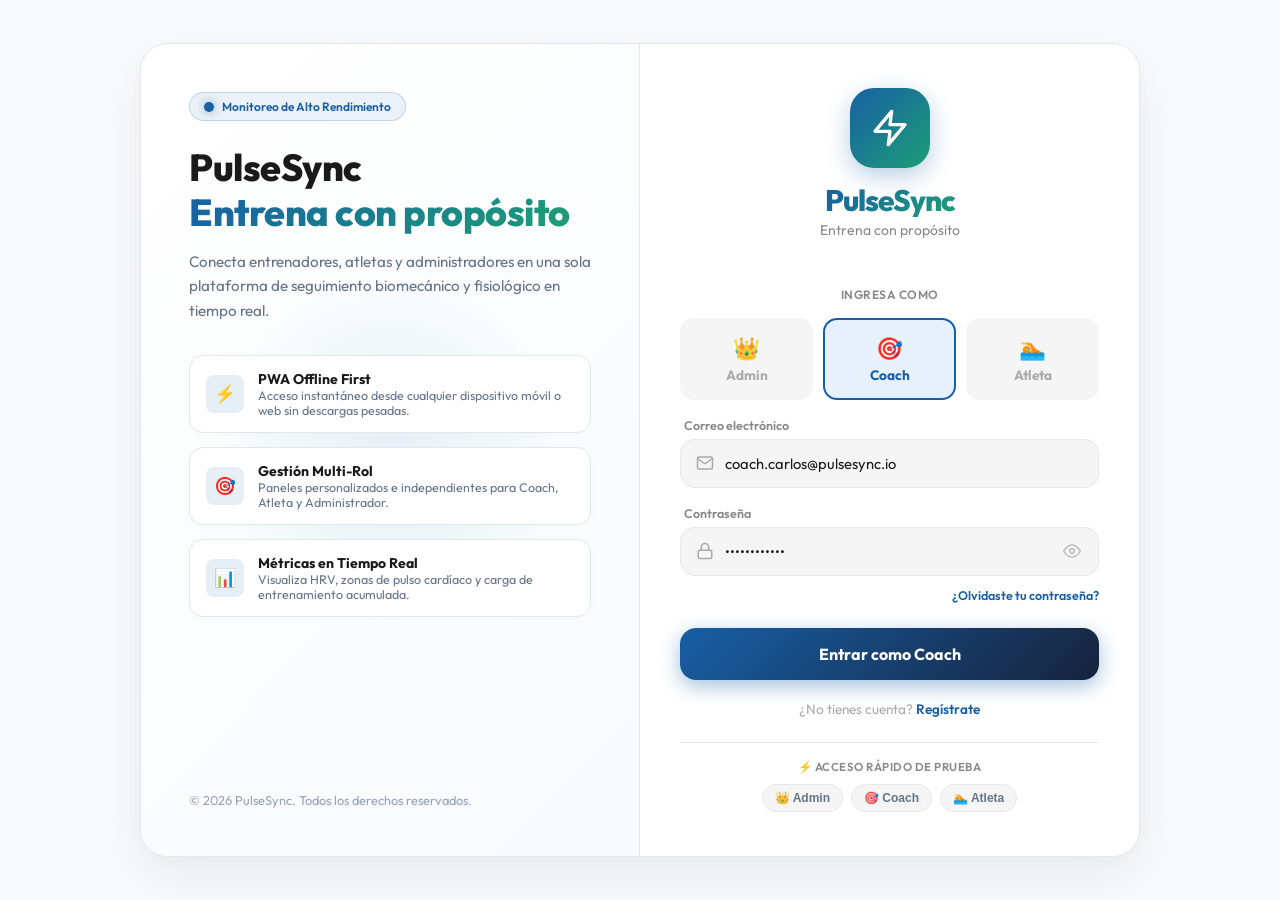
==== PulseSync.Api/wwwroot/index.html @ 10e0a182 ""feat(ui): integrar PWA estática y Pantalla de Inicio V1 en backend .NET - Crea la estructura base d" ====
<!DOCTYPE html>
<html lang="es">
<head>
  <meta charset="UTF-8">
  <meta name="viewport" content="width=device-width, initial-scale=1.0, maximum-scale=5.0">
  <meta name="description" content="PulseSync - Plataforma de Monitoreo de Rendimiento Deportivo y Salud. Entrena con propósito.">
  <meta name="theme-color" content="#185FA5">
  <meta name="mobile-web-app-capable" content="yes">
  <meta name="apple-mobile-web-app-status-bar-style" content="black-translucent">
  <meta name="apple-mobile-web-app-title" content="PulseSync">

  <title>PulseSync | Iniciar Sesión</title>

  <!-- PWA Manifest & Favicon -->
  <link rel="manifest" href="manifest.json">
  <link rel="icon" type="image/svg+xml" href="assets/icons/icon.svg">
  <link rel="apple-touch-icon" href="assets/icons/icon.svg">

  <!-- Style Sheets -->
  <link rel="stylesheet" href="css/main.css">
  <link rel="stylesheet" href="css/components.css">
  <link rel="stylesheet" href="css/login.css">
  <link rel="stylesheet" href="css/dashboard.css">
</head>
<body>

  <!-- ==========================================================================
       LOGIN VIEW SECTION (Basada en Mocks Emilio - Pantalla Inicio V1)
       ========================================================================== -->
  <section id="login-view" class="login-container">
    <main class="login-wrapper glass-panel">
      
      <!-- Desktop Left Hero Panel -->
      <aside class="login-hero">
        <div class="hero-glow-circle"></div>
        <div class="hero-content">
          <div class="hero-badge">
            <span class="pulse-dot"></span> Monitoreo de Alto Rendimiento
          </div>
          <h1 class="hero-title">PulseSync <br><span class="text-gradient">Entrena con propósito</span></h1>
          <p class="hero-description">
            Conecta entrenadores, atletas y administradores en una sola plataforma de seguimiento biomecánico y fisiológico en tiempo real.
          </p>

          <div class="hero-features">
            <article class="feature-item">
              <div class="feature-icon">⚡</div>
              <div class="feature-text">
                <h4>PWA Offline First</h4>
                <p>Acceso instantáneo desde cualquier dispositivo móvil o web sin descargas pesadas.</p>
              </div>
            </article>

            <article class="feature-item">
              <div class="feature-icon">🎯</div>
              <div class="feature-text">
                <h4>Gestión Multi-Rol</h4>
                <p>Paneles personalizados e independientes para Coach, Atleta y Administrador.</p>
              </div>
            </article>

            <article class="feature-item">
              <div class="feature-icon">📊</div>
              <div class="feature-text">
                <h4>Métricas en Tiempo Real</h4>
                <p>Visualiza HRV, zonas de pulso cardíaco y carga de entrenamiento acumulada.</p>
              </div>
            </article>
          </div>
        </div>

        <footer class="hero-footer">
          &copy; 2026 PulseSync. Todos los derechos reservados.
        </footer>
      </aside>

      <!-- Right Login Form Card -->
      <div class="login-card">
        <header class="login-header-mobile">
          <div class="brand-logo-card">
            <div class="brand-icon-box">
              <svg width="40" height="40" viewBox="0 0 24 24" fill="none" stroke="#ffffff" stroke-width="2" stroke-linecap="round" stroke-linejoin="round">
                <path d="M13 2L3 14h9l-1 8 10-12h-9l1-8z"/>
              </svg>
            </div>
            <h1 class="brand-title-heading text-gradient">PulseSync</h1>
            <p class="brand-subtitle-tag">Entrena con propósito</p>
          </div>
        </header>

        <form id="login-form" novalidate>
          
          <!-- Selector de tipo de cuenta (Mock Emilio Style) -->
          <div class="form-group">
            <label class="form-label-center">INGRESA COMO</label>
            <div class="role-selector-grid">
              
              <!-- Role: Admin -->
              <div class="role-card-option" data-role="admin">
                <input type="radio" name="user-role" id="role-admin" value="admin">
                <label for="role-admin" class="role-card-label">
                  <span class="role-card-icon">👑</span>
                  <span class="role-card-title">Admin</span>
                </label>
              </div>

              <!-- Role: Coach -->
              <div class="role-card-option" data-role="trainer">
                <input type="radio" name="user-role" id="role-trainer" value="trainer" checked>
                <label for="role-trainer" class="role-card-label">
                  <span class="role-card-icon">🎯</span>
                  <span class="role-card-title">Coach</span>
                </label>
              </div>

              <!-- Role: Atleta -->
              <div class="role-card-option" data-role="athlete">
                <input type="radio" name="user-role" id="role-athlete" value="athlete">
                <label for="role-athlete" class="role-card-label">
                  <span class="role-card-icon">🏊</span>
                  <span class="role-card-title">Atleta</span>
                </label>
              </div>

            </div>
          </div>

          <!-- Correo electrónico -->
          <div class="form-group">
            <label for="email-input" class="form-label">Correo electrónico</label>
            <div class="input-wrapper">
              <svg class="input-icon" viewBox="0 0 24 24" fill="none" stroke="currentColor" stroke-width="2" stroke-linecap="round" stroke-linejoin="round">
                <path d="M4 4h16c1.1 0 2 .9 2 2v12c0 1.1-.9 2-2 2H4c-1.1 0-2-.9-2-2V6c0-1.1.9-2 2-2z"/>
                <polyline points="22,6 12,13 2,6"/>
              </svg>
              <input 
                type="email" 
                id="email-input" 
                class="form-input" 
                placeholder="tu@correo.com"
                value="coach.carlos@pulsesync.io" 
                required 
                autocomplete="username"
              >
            </div>
          </div>

          <!-- Contraseña -->
          <div class="form-group" style="margin-bottom: 8px;">
            <label for="password-input" class="form-label">Contraseña</label>
            <div class="input-wrapper">
              <svg class="input-icon" viewBox="0 0 24 24" fill="none" stroke="currentColor" stroke-width="2" stroke-linecap="round" stroke-linejoin="round">
                <rect x="3" y="11" width="18" height="11" rx="2"/>
                <path d="M7 11V7a5 5 0 0 1 10 0v4"/>
              </svg>
              <input 
                type="password" 
                id="password-input" 
                class="form-input" 
                placeholder="••••••••" 
                value="CoachPass123"
                required 
                autocomplete="current-password"
              >
              <button type="button" id="toggle-password" class="toggle-password-btn" title="Mostrar/ocultar contraseña" aria-label="Mostrar/ocultar contraseña">
                <svg width="18" height="18" viewBox="0 0 24 24" fill="none" stroke="currentColor" stroke-width="2" stroke-linecap="round">
                  <path d="M1 12s4-8 11-8 11 8 11 8-4 8-11 8-11-8-11-8z"/>
                  <circle cx="12" cy="12" r="3"/>
                </svg>
              </button>
            </div>
          </div>

          <!-- Forgot Password -->
          <div class="forgot-wrapper">
            <a href="#" class="forgot-link" onclick="alert('Recuperación de contraseña en desarrollo.'); return false;">¿Olvidaste tu contraseña?</a>
          </div>

          <!-- Botón entrar dinámico según rol seleccionado -->
          <button type="submit" id="submit-btn" class="btn-primary">
            <span id="submit-btn-text">Entrar como Coach</span>
          </button>

          <!-- Registro -->
          <div class="register-footer">
            <span>¿No tienes cuenta? </span>
            <a href="#" class="register-link" onclick="alert('Módulo de registro en desarrollo.'); return false;">Regístrate</a>
          </div>

        </form>

        <!-- Quick Presets -->
        <div class="presets-container">
          <div class="presets-title">⚡ Acceso Rápido de Prueba</div>
          <div class="presets-buttons">
            <button class="preset-chip" data-preset-role="admin">👑 Admin</button>
            <button class="preset-chip" data-preset-role="trainer">🎯 Coach</button>
            <button class="preset-chip" data-preset-role="athlete">🏊 Atleta</button>
          </div>
        </div>

      </div>

    </main>
  </section>

  <!-- ==========================================================================
       DASHBOARD VIEW SECTION
       ========================================================================== -->
  <section id="dashboard-view" class="dashboard-container hidden">
    <!-- Navbar -->
    <header class="dash-navbar">
      <div class="brand-header">
        <div class="brand-logo-wrapper" style="width: 36px; height: 36px;">
          <img src="assets/icons/icon.svg" alt="PulseSync Logo" class="brand-logo-svg">
        </div>
        <span class="brand-title text-gradient" style="font-size: 1.4rem;">PulseSync</span>
      </div>

      <div class="dash-nav-right">
        <div class="user-badge-pill">
          <div id="nav-user-avatar" class="avatar-circle">C</div>
          <span id="nav-user-name" class="user-name">Coach</span>
          <span id="nav-role-tag" class="role-tag trainer">Coach</span>
        </div>
        <button id="logout-btn" class="btn-secondary" title="Cerrar sesión activa">
          <svg width="18" height="18" fill="none" stroke="currentColor" viewBox="0 0 24 24">
            <path stroke-linecap="round" stroke-linejoin="round" stroke-width="2" d="M17 16l4-4m0 0l-4-4m4 4H7m6 4v1a3 3 0 01-3 3H6a3 3 0 01-3-3V7a3 3 0 013-3h4a3 3 0 013 3v1"/>
          </svg>
          <span class="desktop-only">Salir</span>
        </button>
      </div>
    </header>

    <!-- Dynamic Main Content Container -->
    <main id="role-dashboard-content" class="dash-content"></main>
  </section>

  <!-- Toast Container -->
  <div id="toast-container"></div>

  <!-- JavaScript Modules -->
  <script type="module" src="js/app.js"></script>
</body>
</html>
---- PulseSync.Api/wwwroot/css/main.css ----
/* ==========================================================================
   PulseSync Main Design System & Global Styles (Light Mode - Mocks Emilio)
   ========================================================================== */

@import url('https://fonts.googleapis.com/css2?family=Outfit:wght@300;400;500;600;700;800&display=swap');

:root {
  /* Light Theme Color Palette */
  --bg-dark: #f8fafc;
  --bg-dark-depth: #ffffff;
  --bg-surface: #ffffff;
  --bg-surface-hover: #f1f5f9;
  --bg-glass-card: #ffffff;
  
  /* Primary Gradients & Accents */
  --primary-blue: #185FA5;
  --primary-emerald: #1D9E75;
  --primary-gradient: linear-gradient(135deg, #185FA5 0%, #1D9E75 100%);
  --primary-gradient-hover: linear-gradient(135deg, #134e89 0%, #168562 100%);

  /* Role Accent Colors & Light Tints */
  --role-admin: #8b5cf6;
  --role-admin-bg: #F3E8FF;
  --role-trainer: #185FA5;
  --role-trainer-bg: #E6F1FB;
  --role-athlete: #1D9E75;
  --role-athlete-bg: #E1F5EE;

  /* Neutrals & Borders */
  --text-main: #1a1a1a;
  --text-secondary: #64748b;
  --text-muted: #94a3b8;
  --border-glass: #e2e8f0;
  --border-glass-light: #e8e8e8;
  --border-accent: #185FA5;

  /* Shadows */
  --shadow-glass: 0 15px 35px rgba(0, 0, 0, 0.07), 0 3px 10px rgba(0, 0, 0, 0.03);
  --shadow-glow: 0 4px 20px rgba(24, 95, 165, 0.15);

  /* Layout */
  --radius-sm: 8px;
  --radius-md: 14px;
  --radius-lg: 22px;
  --radius-full: 9999px;
  --font-family: 'Outfit', -apple-system, BlinkMacSystemFont, 'SF Pro Display', 'Segoe UI', Roboto, sans-serif;
  --transition-fast: all 0.2s cubic-bezier(0.4, 0, 0.2, 1);
  --transition-normal: all 0.3s cubic-bezier(0.4, 0, 0.2, 1);
}

/* Reset & Base Styles */
*, *::before, *::after {
  box-sizing: border-box;
  margin: 0;
  padding: 0;
}

html, body {
  width: 100%;
  min-height: 100vh;
  font-family: var(--font-family);
  background-color: var(--bg-dark);
  color: var(--text-main);
  overflow-x: hidden;
  -webkit-font-smoothing: antialiased;
  -moz-osx-font-smoothing: grayscale;
}

/* Ambient Glowing Background Orbs (Light & Subtle) */
body::before, body::after {
  content: '';
  position: fixed;
  border-radius: 50%;
  filter: blur(120px);
  z-index: -1;
  pointer-events: none;
}

body::before {
  top: -10%;
  left: -10%;
  width: 45vw;
  height: 45vw;
  background: radial-gradient(circle, rgba(24, 95, 165, 0.07) 0%, rgba(29, 158, 117, 0.03) 70%, transparent 100%);
  animation: orbFloat 18s ease-in-out infinite alternate;
}

body::after {
  bottom: -15%;
  right: -10%;
  width: 50vw;
  height: 50vw;
  background: radial-gradient(circle, rgba(29, 158, 117, 0.06) 0%, rgba(139, 92, 246, 0.03) 70%, transparent 100%);
  animation: orbFloat 22s ease-in-out infinite alternate-reverse;
}

@keyframes orbFloat {
  0% { transform: translate(0, 0) scale(1); }
  50% { transform: translate(40px, 30px) scale(1.1); }
  100% { transform: translate(-30px, 50px) scale(0.95); }
}

/* Utility Classes */
.hidden {
  display: none !important;
}

.text-gradient {
  background: var(--primary-gradient);
  -webkit-background-clip: text;
  -webkit-text-fill-color: transparent;
  background-clip: text;
}

.glass-panel {
  background: var(--bg-surface);
  border: 1px solid var(--border-glass);
  box-shadow: var(--shadow-glass);
}

/* Animations */
@keyframes fadeIn {
  from { opacity: 0; transform: translateY(12px); }
  to { opacity: 1; transform: translateY(0); }
}

.animate-fade-in {
  animation: fadeIn 0.4s ease-out forwards;
}

/* Pulse indicator dot */
.pulse-dot {
  width: 10px;
  height: 10px;
  border-radius: 50%;
  background-color: var(--primary-blue);
  box-shadow: 0 0 10px rgba(24, 95, 165, 0.5);
  display: inline-block;
  animation: pulseDotAnim 2s infinite;
}

@keyframes pulseDotAnim {
  0% { transform: scale(0.95); box-shadow: 0 0 0 0 rgba(24, 95, 165, 0.7); }
  70% { transform: scale(1.1); box-shadow: 0 0 0 10px rgba(24, 95, 165, 0); }
  100% { transform: scale(0.95); box-shadow: 0 0 0 0 rgba(24, 95, 165, 0); }
}
---- PulseSync.Api/wwwroot/css/components.css ----
/* ==========================================================================
   PulseSync UI Component Styles (Light Mode - Refinado según Mocks Emilio)
   ========================================================================== */

/* Brand Header & Mock Emilio Logo Box */
.brand-logo-card {
  display: flex;
  flex-direction: column;
  align-items: center;
  text-align: center;
  margin-bottom: 24px;
}

.brand-icon-box {
  width: 80px;
  height: 80px;
  border-radius: 24px;
  background: linear-gradient(135deg, #185FA5 0%, #1D9E75 100%);
  display: flex;
  align-items: center;
  justify-content: center;
  box-shadow: 0 8px 24px rgba(24, 95, 165, 0.3);
  margin-bottom: 16px;
  transition: transform 0.3s ease;
}

.brand-icon-box:hover {
  transform: scale(1.05) rotate(3deg);
}

.brand-title-heading {
  font-size: 1.85rem;
  font-weight: 800;
  letter-spacing: -1px;
  color: #185FA5;
  line-height: 1.1;
}

.brand-subtitle-tag {
  font-size: 0.875rem;
  color: #888888;
  font-weight: 400;
  margin-top: 4px;
}

/* Header / Brand Logo Compact */
.brand-header {
  display: flex;
  align-items: center;
  gap: 12px;
  user-select: none;
}

.brand-logo-wrapper {
  position: relative;
  width: 40px;
  height: 40px;
  display: flex;
  align-items: center;
  justify-content: center;
}

.brand-logo-svg {
  width: 100%;
  height: 100%;
}

/* Form Controls (Exact Mocks Emilio Light Fields) */
.form-group {
  display: flex;
  flex-direction: column;
  gap: 6px;
  margin-bottom: 18px;
}

.form-label {
  font-size: 0.78rem;
  font-weight: 600;
  color: #888888;
  display: flex;
  justify-content: space-between;
  align-items: center;
  margin-left: 4px;
}

.form-label-center {
  font-size: 0.75rem;
  font-weight: 600;
  color: #888888;
  text-align: center;
  letter-spacing: 0.5px;
  text-transform: uppercase;
  margin-bottom: 10px;
}

.input-wrapper {
  position: relative;
  display: flex;
  align-items: center;
}

.input-icon {
  position: absolute;
  left: 16px;
  color: #aaaaaa;
  width: 18px;
  height: 18px;
  pointer-events: none;
  transition: var(--transition-fast);
}

.form-input {
  width: 100%;
  padding: 14px 16px 14px 44px;
  background: #f5f5f5;
  border: 1.5px solid #e8e8e8;
  border-radius: 14px;
  color: #1a1a1a;
  font-family: inherit;
  font-size: 0.92rem;
  outline: none;
  transition: var(--transition-fast);
}

.form-input::placeholder {
  color: #bbbbbb;
}

.form-input:focus {
  border-color: #185FA5;
  background: #ffffff;
  box-shadow: 0 0 0 3px rgba(24, 95, 165, 0.15);
}

.input-wrapper:focus-within .input-icon {
  color: #185FA5;
}

/* Password Toggle Icon */
.toggle-password-btn {
  position: absolute;
  right: 14px;
  background: none;
  border: none;
  color: #bbbbbb;
  cursor: pointer;
  padding: 4px;
  display: flex;
  align-items: center;
  justify-content: center;
  transition: var(--transition-fast);
}

.toggle-password-btn:hover {
  color: #1a1a1a;
}

/* Forgot password link wrapper */
.forgot-wrapper {
  text-align: right;
  margin-bottom: 24px;
  margin-top: 6px;
}

.forgot-link {
  font-size: 0.78rem;
  color: #185FA5;
  font-weight: 600;
  text-decoration: none;
  transition: var(--transition-fast);
}

.forgot-link:hover {
  text-decoration: underline;
}

/* Role Selector Grid / Cards (Exact Mock Emilio Style) */
.role-selector-grid {
  display: grid;
  grid-template-columns: repeat(3, 1fr);
  gap: 10px;
}

.role-card-option {
  position: relative;
}

.role-card-option input[type="radio"] {
  position: absolute;
  opacity: 0;
  width: 0;
  height: 0;
}

.role-card-label {
  display: flex;
  flex-direction: column;
  align-items: center;
  justify-content: center;
  gap: 4px;
  padding: 14px 8px;
  background: #f5f5f5;
  border: 2px solid transparent;
  border-radius: 14px;
  cursor: pointer;
  transition: all 0.2s ease;
  text-align: center;
}

.role-card-icon {
  font-size: 1.35rem;
}

.role-card-title {
  font-size: 0.85rem;
  font-weight: 700;
  color: #aaaaaa;
  transition: color 0.2s ease;
}

/* Selected Role Themes (Mocks Emilio Color Match) */
.role-card-option[data-role="trainer"] input[type="radio"]:checked + .role-card-label {
  background: #E6F1FB;
  border-color: #185FA5;
}
.role-card-option[data-role="trainer"] input[type="radio"]:checked + .role-card-label .role-card-title {
  color: #185FA5;
}

.role-card-option[data-role="athlete"] input[type="radio"]:checked + .role-card-label {
  background: #E1F5EE;
  border-color: #1D9E75;
}
.role-card-option[data-role="athlete"] input[type="radio"]:checked + .role-card-label .role-card-title {
  color: #1D9E75;
}

.role-card-option[data-role="admin"] input[type="radio"]:checked + .role-card-label {
  background: #F3E8FF;
  border-color: #8b5cf6;
}
.role-card-option[data-role="admin"] input[type="radio"]:checked + .role-card-label .role-card-title {
  color: #8b5cf6;
}

/* Primary Button (Exact Mock Emilio Style) */
.btn-primary {
  width: 100%;
  padding: 16px;
  background: #185FA5;
  border: none;
  border-radius: 16px;
  color: #ffffff;
  font-family: inherit;
  font-size: 1rem;
  font-weight: 700;
  cursor: pointer;
  display: flex;
  align-items: center;
  justify-content: center;
  gap: 10px;
  box-shadow: 0 6px 20px rgba(24, 95, 165, 0.3);
  transition: all 0.2s ease;
  margin-bottom: 20px;
}

.btn-primary:hover {
  transform: translateY(-1px);
  box-shadow: 0 8px 24px rgba(24, 95, 165, 0.45);
}

.btn-primary:active {
  transform: translateY(0);
}

/* Register Footer (Exact Mock Emilio) */
.register-footer {
  text-align: center;
  font-size: 0.85rem;
  color: #aaaaaa;
}

.register-link {
  color: #185FA5;
  font-weight: 600;
  text-decoration: none;
  transition: var(--transition-fast);
}

.register-link:hover {
  text-decoration: underline;
}

/* Secondary Button */
.btn-secondary {
  padding: 8px 16px;
  background: #f1f5f9;
  border: 1px solid #e2e8f0;
  border-radius: var(--radius-md);
  color: #1a1a1a;
  font-family: inherit;
  font-size: 0.85rem;
  font-weight: 600;
  cursor: pointer;
  display: inline-flex;
  align-items: center;
  gap: 8px;
  transition: var(--transition-fast);
}

.btn-secondary:hover {
  background: #e2e8f0;
}

/* Quick Presets */
.presets-container {
  margin-top: 24px;
  padding-top: 16px;
  border-top: 1px solid #e8e8e8;
}

.presets-title {
  font-size: 0.72rem;
  font-weight: 600;
  color: #888888;
  text-transform: uppercase;
  letter-spacing: 0.5px;
  margin-bottom: 10px;
  text-align: center;
}

.presets-buttons {
  display: flex;
  gap: 8px;
  justify-content: center;
}

.preset-chip {
  padding: 6px 12px;
  font-size: 0.75rem;
  font-weight: 600;
  background: #f5f5f5;
  border: 1px solid #e8e8e8;
  border-radius: var(--radius-full);
  color: #64748b;
  cursor: pointer;
  transition: var(--transition-fast);
}

.preset-chip:hover {
  background: #E6F1FB;
  border-color: #185FA5;
  color: #185FA5;
}

/* Toast Notifications */
#toast-container {
  position: fixed;
  bottom: 24px;
  right: 24px;
  z-index: 1000;
  display: flex;
  flex-direction: column;
  gap: 10px;
  pointer-events: none;
}

.toast {
  pointer-events: auto;
  min-width: 280px;
  padding: 14px 20px;
  border-radius: var(--radius-md);
  background: #ffffff;
  border: 1px solid #e2e8f0;
  color: #1a1a1a;
  font-size: 0.9rem;
  font-weight: 600;
  display: flex;
  align-items: center;
  gap: 12px;
  box-shadow: 0 10px 30px rgba(0,0,0,0.1);
  animation: slideInRight 0.3s cubic-bezier(0.175, 0.885, 0.32, 1.275);
}

.toast-success { border-left: 4px solid #1D9E75; }
.toast-error { border-left: 4px solid var(--accent-rose); }
.toast-info { border-left: 4px solid #185FA5; }

@keyframes slideInRight {
  from { transform: translateX(100%); opacity: 0; }
  to { transform: translateX(0); opacity: 1; }
}
---- PulseSync.Api/wwwroot/css/login.css ----
/* ==========================================================================
   PulseSync Login Screen Layout (Clean Light Mode - Mocks Emilio)
   ========================================================================== */

.login-container {
  min-height: 100vh;
  display: flex;
  align-items: center;
  justify-content: center;
  padding: 20px;
  background-color: var(--bg-dark);
}

.login-wrapper {
  width: 100%;
  max-width: 1000px;
  display: grid;
  grid-template-columns: 1fr;
  border-radius: 28px;
  overflow: hidden;
  position: relative;
  background: #ffffff;
  border: 1px solid #e2e8f0;
  box-shadow: 0 20px 50px rgba(0, 0, 0, 0.06), 0 4px 15px rgba(0, 0, 0, 0.02);
}

/* Card Content Styling */
.login-card {
  padding: 36px 32px;
  display: flex;
  flex-direction: column;
  justify-content: center;
  background: #ffffff;
}

.login-header-mobile {
  text-align: center;
  margin-bottom: 24px;
}

/* Left Hero Section (Tablet & Desktop) */
.login-hero {
  display: none;
  background: linear-gradient(135deg, #ffffff 0%, #f8fafc 100%);
  padding: 48px;
  position: relative;
  flex-direction: column;
  justify-content: space-between;
  border-right: 1px solid #e2e8f0;
  overflow: hidden;
}

.hero-glow-circle {
  position: absolute;
  top: 50%;
  left: 50%;
  transform: translate(-50%, -50%);
  width: 340px;
  height: 340px;
  background: radial-gradient(circle, rgba(24, 95, 165, 0.08) 0%, rgba(29, 158, 117, 0.04) 50%, transparent 75%);
  border-radius: 50%;
  pointer-events: none;
}

.hero-content {
  position: relative;
  z-index: 2;
}

.hero-badge {
  display: inline-flex;
  align-items: center;
  gap: 8px;
  padding: 6px 14px;
  background: rgba(24, 95, 165, 0.08);
  border: 1px solid rgba(24, 95, 165, 0.2);
  border-radius: var(--radius-full);
  font-size: 0.75rem;
  font-weight: 600;
  color: #185FA5;
  margin-bottom: 24px;
}

.hero-title {
  font-size: 2.35rem;
  font-weight: 800;
  line-height: 1.18;
  margin-bottom: 16px;
  letter-spacing: -0.5px;
  color: #1a1a1a;
}

.hero-description {
  font-size: 0.95rem;
  color: #64748b;
  line-height: 1.6;
  max-width: 420px;
  margin-bottom: 32px;
}

/* Feature Cards in Hero */
.hero-features {
  display: flex;
  flex-direction: column;
  gap: 14px;
}

.feature-item {
  display: flex;
  align-items: center;
  gap: 14px;
  padding: 14px 16px;
  background: #ffffff;
  border: 1px solid #e2e8f0;
  border-radius: var(--radius-md);
  box-shadow: 0 2px 8px rgba(0, 0, 0, 0.02);
}

.feature-icon {
  width: 38px;
  height: 38px;
  border-radius: var(--radius-sm);
  background: rgba(24, 95, 165, 0.1);
  color: #185FA5;
  display: flex;
  align-items: center;
  justify-content: center;
  font-size: 1.1rem;
  flex-shrink: 0;
}

.feature-text h4 {
  font-size: 0.875rem;
  font-weight: 700;
  color: #1a1a1a;
}

.feature-text p {
  font-size: 0.78rem;
  color: #64748b;
}

.hero-footer {
  position: relative;
  z-index: 2;
  font-size: 0.8rem;
  color: #94a3b8;
}

/* Breakpoints */
@media (min-width: 768px) {
  .login-card {
    padding: 44px 40px;
  }
}

@media (min-width: 992px) {
  .login-wrapper {
    grid-template-columns: 1fr 1fr;
  }
  
  .login-hero {
    display: flex;
  }
}
---- PulseSync.Api/wwwroot/css/dashboard.css ----
/* ==========================================================================
   PulseSync Dashboard View Styles (Light Mode - Mocks Emilio)
   ========================================================================== */

.dashboard-container {
  min-height: 100vh;
  display: flex;
  flex-direction: column;
  background-color: #f8fafc;
}

/* Navbar */
.dash-navbar {
  height: 70px;
  padding: 0 24px;
  display: flex;
  align-items: center;
  justify-content: space-between;
  border-bottom: 1px solid #e2e8f0;
  background: #ffffff;
  position: sticky;
  top: 0;
  z-index: 100;
  box-shadow: 0 2px 10px rgba(0, 0, 0, 0.03);
}

.dash-nav-right {
  display: flex;
  align-items: center;
  gap: 16px;
}

/* User Badge Pill */
.user-badge-pill {
  display: flex;
  align-items: center;
  gap: 10px;
  padding: 6px 14px 6px 8px;
  background: #f1f5f9;
  border: 1px solid #e2e8f0;
  border-radius: var(--radius-full);
}

.avatar-circle {
  width: 32px;
  height: 32px;
  border-radius: 50%;
  background: linear-gradient(135deg, #185FA5 0%, #1D9E75 100%);
  color: #ffffff;
  font-weight: 700;
  display: flex;
  align-items: center;
  justify-content: center;
  font-size: 0.85rem;
}

.user-name {
  font-size: 0.875rem;
  font-weight: 600;
  color: #1a1a1a;
}

.role-tag {
  font-size: 0.7rem;
  font-weight: 700;
  padding: 3px 8px;
  border-radius: var(--radius-full);
  text-transform: uppercase;
  letter-spacing: 0.5px;
}

.role-tag.admin {
  background: #F3E8FF;
  color: #8b5cf6;
  border: 1px solid rgba(139, 92, 246, 0.3);
}

.role-tag.trainer {
  background: #E6F1FB;
  color: #185FA5;
  border: 1px solid rgba(24, 95, 165, 0.3);
}

.role-tag.athlete {
  background: #E1F5EE;
  color: #1D9E75;
  border: 1px solid rgba(29, 158, 117, 0.3);
}

/* Main Dashboard Body */
.dash-content {
  flex: 1;
  max-width: 1280px;
  width: 100%;
  margin: 0 auto;
  padding: 32px 24px;
}

.dash-header {
  display: flex;
  flex-direction: column;
  gap: 8px;
  margin-bottom: 32px;
}

.dash-welcome-row {
  display: flex;
  align-items: center;
  justify-content: space-between;
  flex-wrap: wrap;
  gap: 16px;
}

.dash-title {
  font-size: 2rem;
  font-weight: 800;
  color: #1a1a1a;
}

.dash-subtitle {
  color: #64748b;
  font-size: 0.95rem;
}

/* Grid Layout for Metrics Cards */
.metrics-grid {
  display: grid;
  grid-template-columns: repeat(auto-fit, minmax(260px, 1fr));
  gap: 20px;
  margin-bottom: 32px;
}

.metric-card {
  padding: 24px;
  border-radius: var(--radius-lg);
  background: #ffffff;
  border: 1px solid #e2e8f0;
  box-shadow: 0 4px 15px rgba(0, 0, 0, 0.03);
  display: flex;
  flex-direction: column;
  justify-content: space-between;
  gap: 16px;
  position: relative;
  overflow: hidden;
  transition: var(--transition-fast);
}

.metric-card:hover {
  transform: translateY(-3px);
  box-shadow: 0 8px 25px rgba(0, 0, 0, 0.06);
}

.metric-top {
  display: flex;
  align-items: center;
  justify-content: space-between;
}

.metric-icon-box {
  width: 44px;
  height: 44px;
  border-radius: var(--radius-md);
  display: flex;
  align-items: center;
  justify-content: center;
  font-size: 1.25rem;
}

.metric-card.cyan .metric-icon-box {
  background: #E6F1FB;
  color: #185FA5;
}

.metric-card.purple .metric-icon-box {
  background: #F3E8FF;
  color: #8b5cf6;
}

.metric-card.emerald .metric-icon-box {
  background: #E1F5EE;
  color: #1D9E75;
}

.metric-card.blue .metric-icon-box {
  background: #E6F1FB;
  color: #185FA5;
}

.metric-value {
  font-size: 2.25rem;
  font-weight: 800;
  line-height: 1;
  color: #1a1a1a;
}

.metric-label {
  font-size: 0.875rem;
  color: #64748b;
  font-weight: 600;
}

.metric-trend {
  font-size: 0.75rem;
  font-weight: 600;
  display: flex;
  align-items: center;
  gap: 4px;
}

.trend-up { color: #1D9E75; }
.trend-down { color: #e11d48; }

/* Main Panels Grid */
.dashboard-panels-grid {
  display: grid;
  grid-template-columns: 2fr 1fr;
  gap: 24px;
}

@media (max-width: 992px) {
  .dashboard-panels-grid {
    grid-template-columns: 1fr;
  }
}

.panel-card {
  padding: 24px;
  border-radius: var(--radius-lg);
  background: #ffffff;
  border: 1px solid #e2e8f0;
  box-shadow: 0 4px 15px rgba(0, 0, 0, 0.03);
}

.panel-title {
  font-size: 1.15rem;
  font-weight: 700;
  color: #1a1a1a;
  margin-bottom: 16px;
  display: flex;
  align-items: center;
  justify-content: space-between;
}

/* Activity / Data List */
.data-list {
  display: flex;
  flex-direction: column;
  gap: 12px;
}

.data-item {
  display: flex;
  align-items: center;
  justify-content: space-between;
  padding: 12px 16px;
  background: #f8fafc;
  border: 1px solid #e2e8f0;
  border-radius: var(--radius-md);
  font-size: 0.9rem;
}

.data-item-left {
  display: flex;
  align-items: center;
  gap: 12px;
}

.data-item-title {
  font-weight: 600;
  color: #1a1a1a;
}

.data-item-sub {
  font-size: 0.75rem;
  color: #64748b;
}
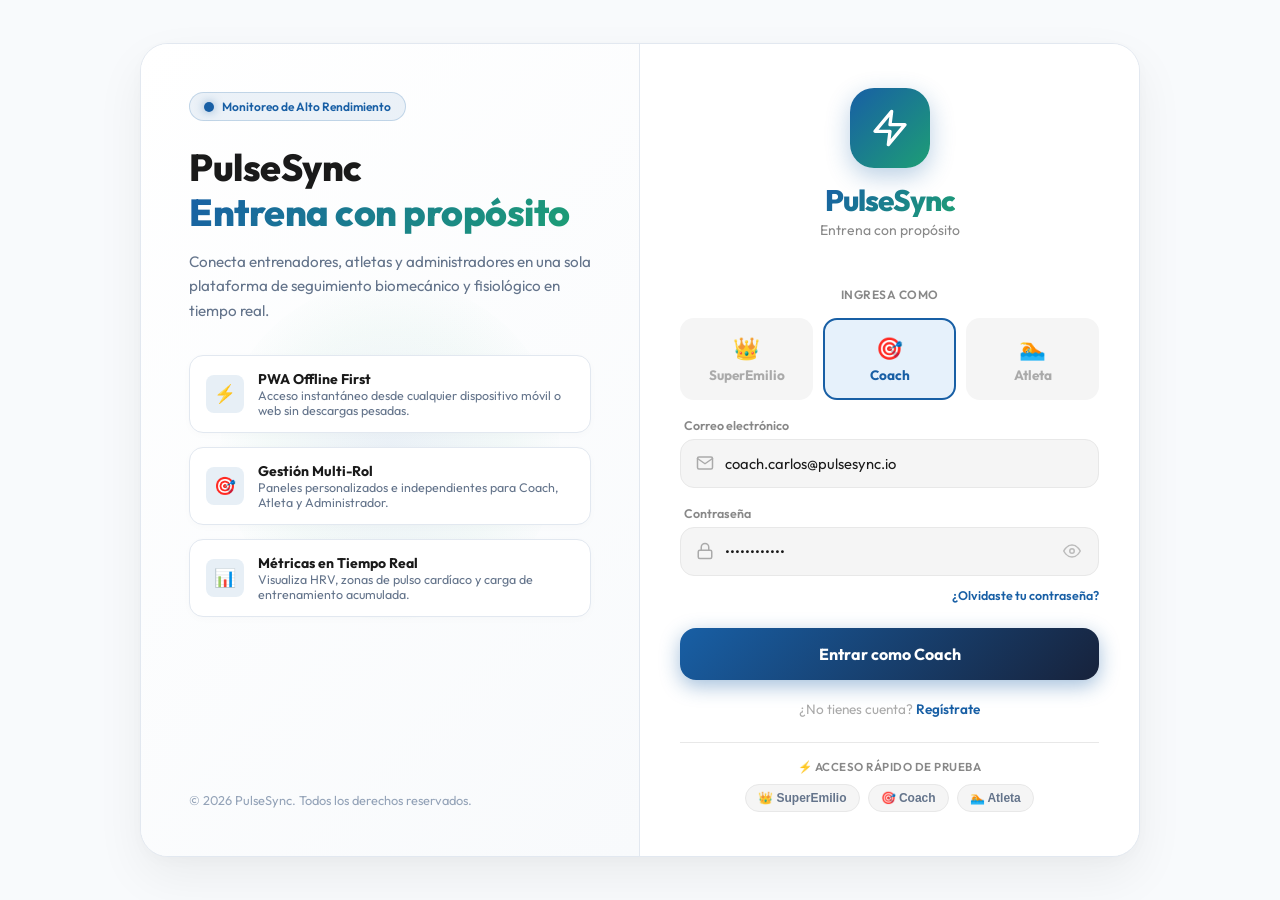
==== commit d6d5435e: "test" ====
--- a/PulseSync.Api/wwwroot/index.html
+++ b/PulseSync.Api/wwwroot/index.html
@@ -100,7 +100,7 @@
                 <input type="radio" name="user-role" id="role-admin" value="admin">
                 <label for="role-admin" class="role-card-label">
                   <span class="role-card-icon">👑</span>
-                  <span class="role-card-title">Admin</span>
+                  <span class="role-card-title">SuperEmilio</span>
                 </label>
               </div>
 
@@ -193,7 +193,7 @@
         <div class="presets-container">
           <div class="presets-title">⚡ Acceso Rápido de Prueba</div>
           <div class="presets-buttons">
-            <button class="preset-chip" data-preset-role="admin">👑 Admin</button>
+            <button class="preset-chip" data-preset-role="admin">👑 SuperEmilio</button>
             <button class="preset-chip" data-preset-role="trainer">🎯 Coach</button>
             <button class="preset-chip" data-preset-role="athlete">🏊 Atleta</button>
           </div>
